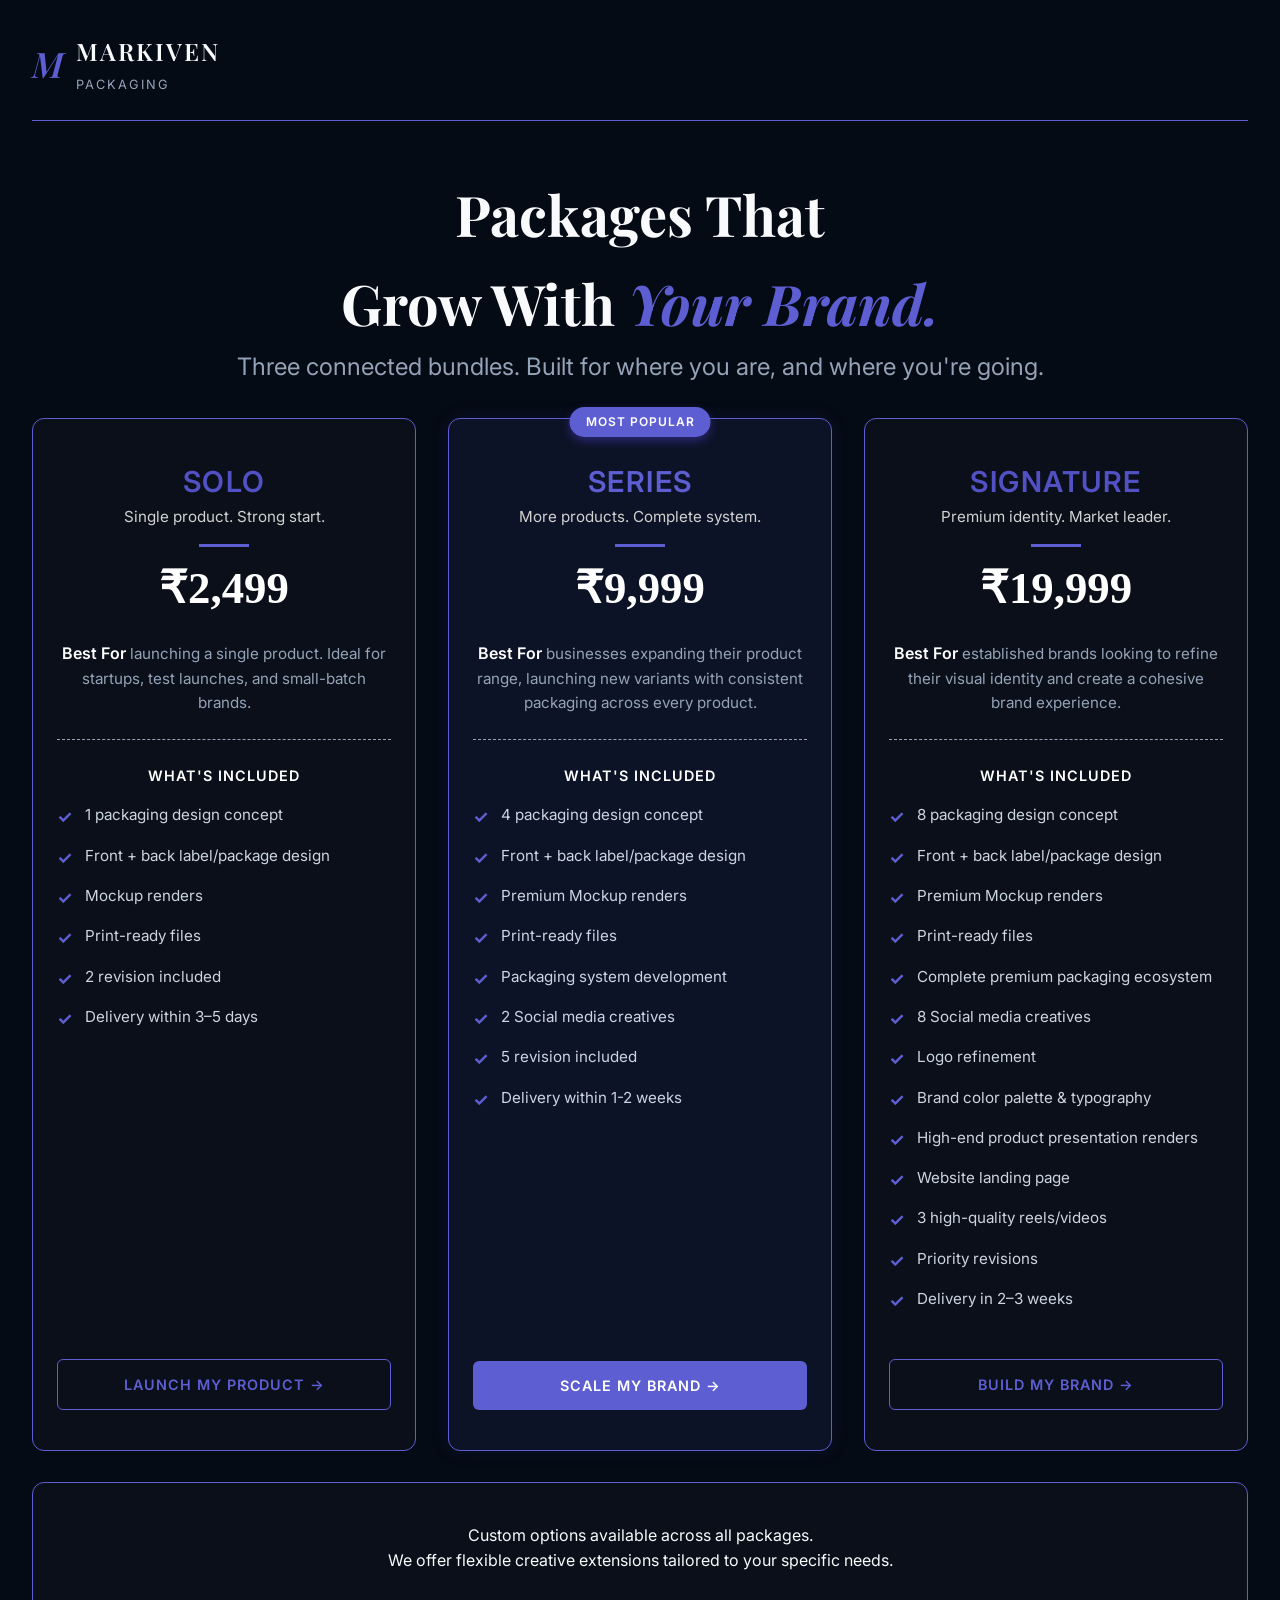
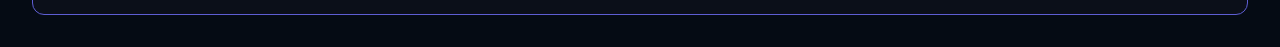
==== index.html @ 66242b19 "Update index.html" ====
<!DOCTYPE html>
<html lang="en">
<head>
    <meta charset="UTF-8">
    <meta name="viewport" content="width=device-width, initial-scale=1.0">
    <title>Markiven - Packaging Bundles</title>
    <link href="https://fonts.googleapis.com/css2?family=Inter:wght@300;400;600&family=Playfair+Display:ital,wght@0,600;1,600&display=swap" rel="stylesheet">
    <link rel="stylesheet" href="Style.css">
    <link rel="icon" type="image/png" href="favicon.png">
</head>
<body>
    <div class="container">
        <header>
            <div class="logo-icon">M</div>
            <div>
                <div class="logo-text">MARKIVEN</div>
                <div class="logo-sub">Packaging</div>
            </div>
        </header>

        <section class="hero">
            <h1>Packages That<br>Grow With <span>Your Brand.</span></h1>
            <p>Three connected bundles. Built for where you are, and where you're going.</p>
        </section>

        <section class="pricing-grid">
            <!-- Bundle 1 -->
            <div class="card">
                <div class="card-title">Solo</div>
                <div class="card-discription"> Single product. Strong start.</div>
                <div class="line"></div>
                <div class="price">₹2,499</div>
                <div class="purpose"><span>Best For</span> launching a single product. Ideal for startups, test launches, and small-batch brands.</div>
                <div class="features-title">What's Included</div>
                <ul class="features">
                        <li>1 packaging design concept</li>
                        <li>Front + back label/package design</li>
                        <li>Mockup renders</li>
                        <li>Print-ready files</li>
                        <li>2 revision included</li>
                        <li>Delivery within 3–5 days</li>
                </ul>
                <button class="btn btn-outline" onclick="handleBooking('Solo Pack')">Launch My Product &rarr;</button>
            </div>

            <!-- Bundle 2 -->
            <div class="card popular">
                <div class="badge">Most Popular</div>
                <div class="card-title">Series</div>
                <div class="card-discription"> More products. Complete system.</div>
                <div class="line"></div>
                <div class="price">₹9,999</div>
                <div class="purpose"><span>Best For</span> businesses expanding their product range, launching new variants with consistent packaging across every product.</div>
                <div class="features-title">What's Included</div>
                <ul class="features">
                        <li>4 packaging design concept</li>
                        <li>Front + back label/package design</li>
                        <li>Premium Mockup renders</li>
                        <li>Print-ready files</li>
                        <li>Packaging system development</li>
                        <li>2 Social media creatives</li>
                        <li>5 revision included</li>
                        <li>Delivery within 1-2 weeks</li>
                </ul>
                <button class="btn btn-primary" onclick="handleBooking('Series Pack')">Scale My Brand &rarr;</button>
            </div>

            <!-- Bundle 3 -->
            <div class="card">
                <div class="card-title">Signature</div>
                <div class="card-discription"> Premium identity. Market leader.</div>
                <div class="line"></div>
                <div class="price">₹19,999</div>
                <div class="purpose"><span>Best For</span> established brands looking to refine their visual identity and create a cohesive brand experience.</div>
                <div class="features-title">What's Included</div>
                <ul class="features">
                    <li>8 packaging design concept</li>
                    <li>Front + back label/package design</li>
                    <li>Premium Mockup renders</li>
                    <li>Print-ready files</li>
                    <li>Complete premium packaging ecosystem</li>
                    <li>8 Social media creatives</li>
                    <li>Logo refinement</li>
                    <li>Brand color palette & typography</li>
                    <li>High-end product presentation renders</li>
                    <li>Website landing page</li>
                    <li>3 high-quality reels/videos</li>
                    <li>Priority revisions</li>
                    <li>Delivery in 2–3 weeks</li>
                </ul>
                <button class="btn btn-outline" onclick="handleBooking('Signature Pack')">Build My Brand &rarr;</button>
            </div>
        </section> 
        <div>
            <section class="addon"> 
                <div class="card">
                    <div class="card-content">Custom options available across all packages.</div>
                    <div class="sub-text">We offer flexible creative extensions tailored to your specific needs.</div>
                </div>
            </section>
        </div>
    </div>

    <script src="button.js"></script>
</body>
</html>
---- Style.css ----
:root {
            --bg-main: #050b14;
            --bg-card: #0B0F19;
            --bg-popular: #0D1326;
            --accent: #5e5ed3;
            --accent-hover: #5151c4;
            --text-main: #F8FAFC;
            --text-muted: #94A3B8;
            --border: #5e5ed3;
        }
        
        * {
            box-sizing: border-box;
            margin: 0;
            padding: 0;
        }

        body {
            font-family: 'Inter', sans-serif;
            background-color: var(--bg-main);
            color: var(--text-main);
            line-height: 1.6;
            padding: 2rem;
            min-height: 100vh;
        }

        .container {
            max-width: 1440px;
            margin: 0 auto;
        }

        header {
            text-align: left;
            padding-bottom: 1.5rem;
            border-bottom: 1px solid var(--border);
            margin-bottom: 3rem;
            display: flex;
            align-items: center;
            gap: 0.75rem;
        }

        .logo-icon {
            color: var(--accent);
            font-size: 2.2rem;
            font-family: 'Playfair Display', serif;
            font-style: italic;
            font-weight: 600;
        }

        .logo-text {
            font-family: 'Playfair Display', serif;
            font-size: 1.5rem;
            font-weight: 600;
            letter-spacing: 2px;
            text-transform: uppercase;
        }
        
        .logo-sub {
            font-size: 0.8rem;
            color: var(--text-muted);
            letter-spacing: 2px;
            text-transform: uppercase;
            font-family: 'Inter', sans-serif;
            margin-top: 5px;
            display: block;
        }

        .hero {
            text-align: center;
            margin-bottom: 2rem;
        }

        .hero h1 {
            font-family: 'Playfair Display', serif;
            font-size: 3.5rem;
            margin-bottom: rem;
            color: var(--text-main);
        }

        .hero h1 span {
            color: var(--accent);
            font-style: italic;
        }

        .hero p {
            color: var(--text-muted);
            font-size: 1.5rem;
        }

        .pricing-grid {
            display: grid;
            grid-template-columns: repeat(3, 1fr); /* STRICTLY 3 columns on desktop */
            gap: 2rem;
            align-items: stretch;
        }

        .card {
            background-color: var(--bg-card);
            border: 1px solid var(--border);
            border-radius: 12px;
            padding: 2.5rem 1.5rem; /* slightly reduced padding so long prices fit comfortably */
            position: relative;
            transition: transform 0.3s ease, box-shadow 0.3s ease;
            display: flex;
            flex-direction: column;
        }

        .card:hover {
            transform: translateY(-8px);
            box-shadow: 0 15px 35px rgba(79, 70, 229, 0.15);
        }

        .card.popular {
            background-color: var(--bg-popular);
            border-color: var(--accent);
            box-shadow: 0 0 20px rgba(79, 70, 229, 0.1);
        }

        .badge {
            position: absolute;
            top: -12px;
            left: 50%;
            transform: translateX(-50%);
            background-color: var(--accent);
            color: white;
            padding: 5px 16px;
            border-radius: 20px;
            font-size: 0.75rem;
            font-weight: 600;
            text-transform: uppercase;
            letter-spacing: 1px;
            box-shadow: 0 4px 10px rgba(79, 70, 229, 0.4);
        }

        .card-title {
            text-align: center;
            color: var(--accent-hover);
            font-size: 1.8rem;
            text-transform: uppercase;
            letter-spacing: 1.5px;
            font-weight: 600;
            margin-bottom: -1px;
            
        }

        .card-discription {
            text-align: center;
            color: rgb(209, 209, 209);
            font-size: 0.95rem;
            margin-bottom: .2rem;
            padding-bottom: 0rem;
        }

        .line {
            width: 50px;
            height: 3px;
            background-color: var(--accent);
            margin: 0.75rem auto .4rem auto;
        }

        .card.popular .card-title {
            color: var(--accent);
        }

        .price {
            text-align: center;
            font-weight: 700;
            font-family: 'Times New Roman', Times, serif;
            font-size: 2.8rem; /* Scaled to ensure single line */
            margin-bottom: 1rem;
            color: white;
            white-space: nowrap; /* ENFORCES ONE SINGLE LINE */;
        }

        .purpose {
            text-align:center;
            color: var(--text-muted);
            font-size: 0.95rem;
            margin-bottom: 1.5rem;
            padding-bottom: 1.5rem;
            border-bottom: 1px solid var(--text-muted);
            border-bottom-style:dashed;
            min-height: 70px;
        }

        .purpose span {
            font-size: 16px;
            font-weight: 600;
            color: white;
        }

        .features {
            list-style: none;
            margin-bottom: 2rem;
            flex-grow: 1;
        }

        .features-title {
            text-align: center;
            font-size: .9rem;
            text-transform: uppercase;
            letter-spacing: 1px;
            margin-bottom: 1rem;
            font-weight: 600;
            color: white;
        }

        .features > li {
            position: relative;
            padding-left: 1.75rem;
            margin-bottom: 1rem;
            font-size: 0.95rem;
            color: #CBD5E1;
        }

        .features > li::before {
            content: '✓';
            position: absolute;
            left: 0;
            color: var(--accent);
            font-weight: bold;
            font-size: 1.1rem;
        }

        .features .sub-list {
            list-style: none;
            margin-top: 0.75rem;
            margin-bottom: 1.5rem;
        }
        
        .features .sub-list li {
            padding-left: 1.25rem;
            color: var(--text-muted);
            font-size: 0.9rem;
            margin-bottom: 0.5rem;
            position: relative;
        }
        
        .features .sub-list li::before {
            content: '-';
            position: absolute;
            left: 0;
            color: var(--text-muted);
        }

        .deliverable-note {
            font-weight: 600;
            margin-bottom: 0.75rem;
            color: white;
            font-size: 0.95rem;
        }

        .btn {
            display: block;
            width: 100%;
            text-align: center;
            padding: 1rem;
            border-radius: 6px;
            font-weight: 600;
            text-transform: uppercase;
            letter-spacing: 1px;
            cursor: pointer;
            border: none;
            transition: all 0.3s ease;
            font-family: 'Inter', sans-serif;
            font-size: 0.9rem;
        }

        .btn-outline {
            background: transparent;
            border: 1px solid var(--accent);
            color: var(--accent);
        }

        .btn-outline:hover {
            background: rgba(79, 70, 229, 0.1);
            color: white;
            border-color: var(--accent-hover);
        }

        .btn-primary {
            background: var(--accent);
            color: white;
        }

        .btn-primary:hover {
            background: var(--accent-hover);
            transform: translateY(-2px);
            box-shadow: 0 5px 15px rgba(79, 70, 229, 0.3);
        }

        .addon {
            margin-top: 1.9rem;
            text-align-last: center;
        }

        @media (max-width: 1024px) {
            .pricing-grid {
                grid-template-columns: 1fr; /* Stack into 1 column on mobile/tablets */
                max-width: 500px;
                margin: 0 auto;
            }
            .purpose {
                min-height: auto;
            }
            .price {
                font-size: 2.2rem; /* Keep scale appropriate for stacked mobile */
                white-space: nowrap; /* Ensures single line still */
            }
        }
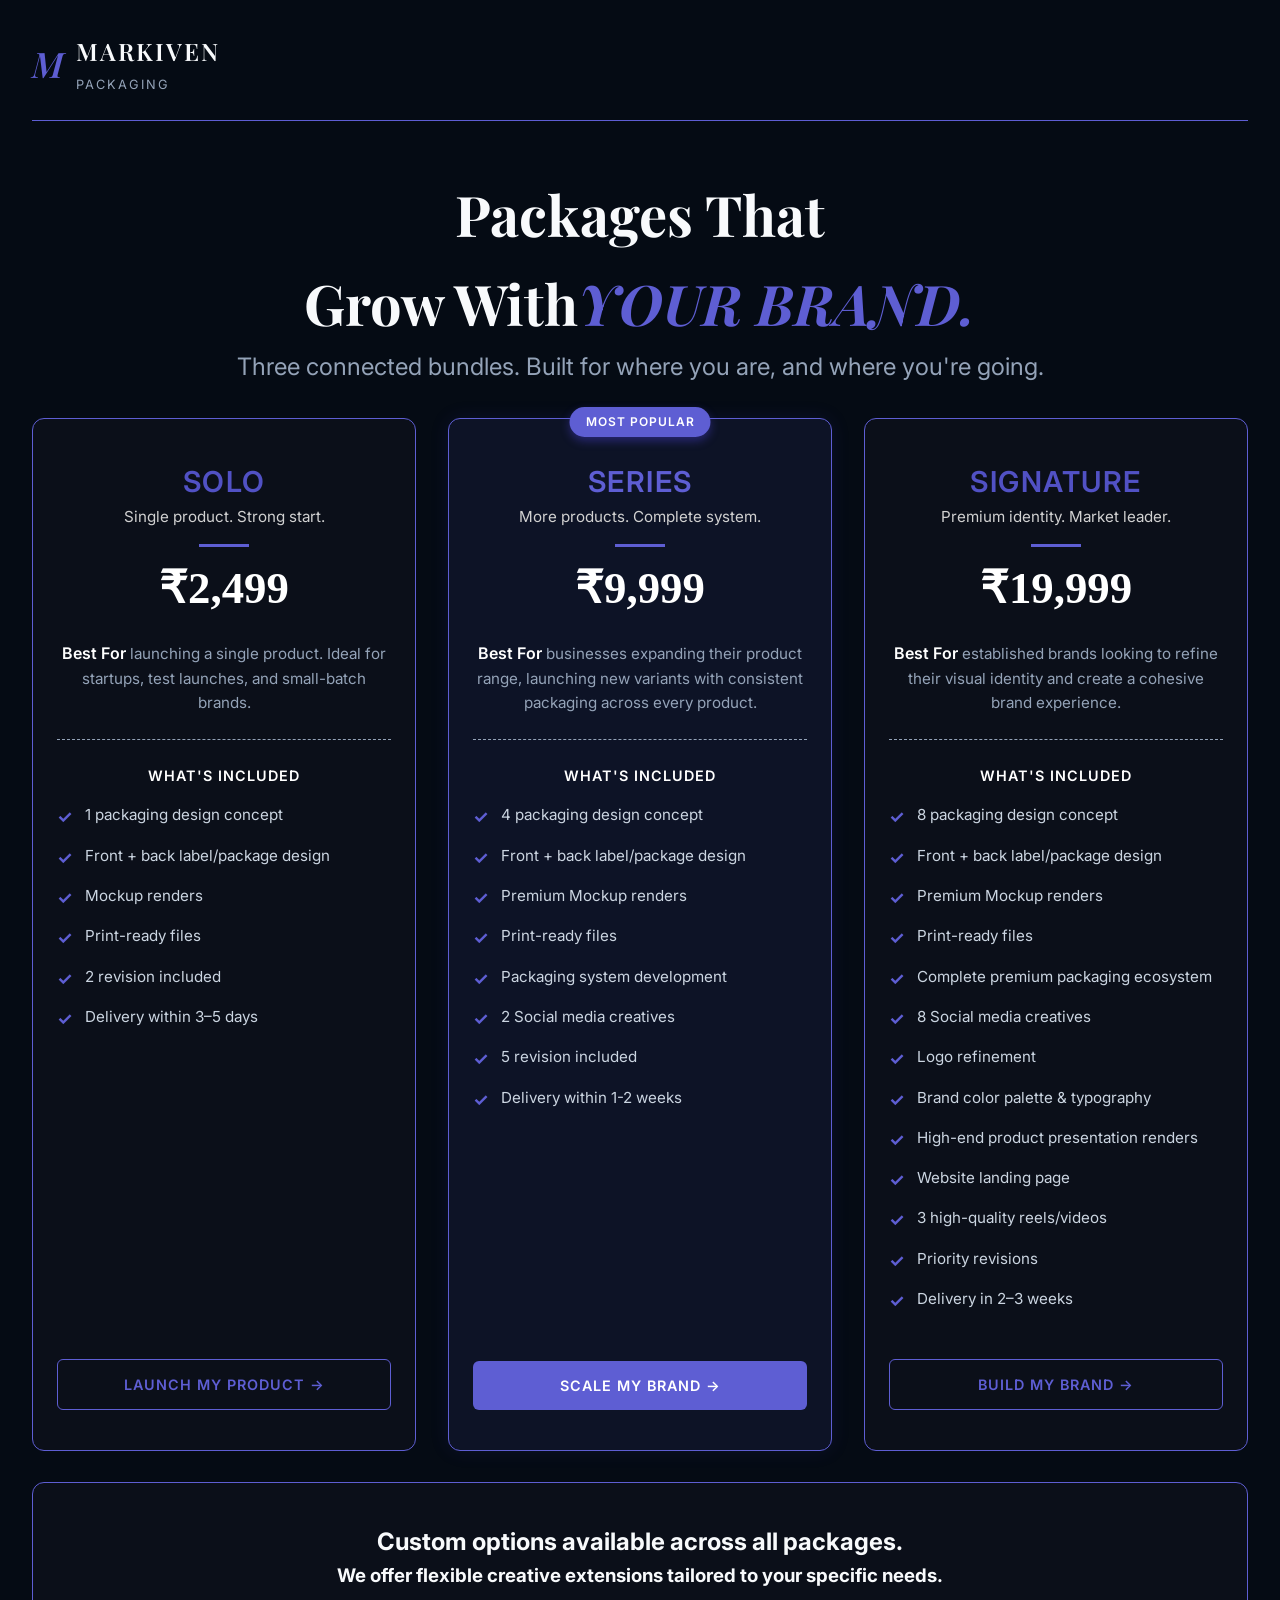
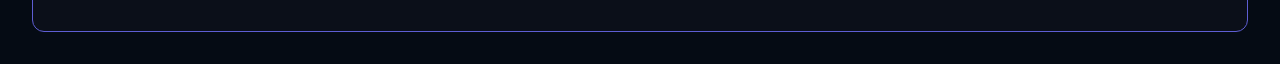
==== commit de987ce4: "Update index.html" ====
--- a/index.html
+++ b/index.html
@@ -7,7 +7,7 @@
     <title>Markiven - Packaging Bundles</title>
     <link href="https://fonts.googleapis.com/css2?family=Inter:wght@300;400;600&family=Playfair+Display:ital,wght@0,600;1,600&display=swap" rel="stylesheet">
     <link rel="stylesheet" href="Style.css">
-    <link rel="icon" type="image/png" href="favicon.png">
+    <link rel="icon" type="image/x-icon" href="/favicon.ico">
 </head>
 <body>
     <div class="container">
@@ -20,7 +20,7 @@
         </header>
 
         <section class="hero">
-            <h1>Packages That<br>Grow With <span>Your Brand.</span></h1>
+            <h1>Packages That<br>Grow With<span>YOUR BRAND.</span></h1>
             <p>Three connected bundles. Built for where you are, and where you're going.</p>
         </section>
 
@@ -95,8 +95,8 @@
         <div>
             <section class="addon"> 
                 <div class="card">
-                    <div class="card-content">Custom options available across all packages.</div>
-                    <div class="sub-text">We offer flexible creative extensions tailored to your specific needs.</div>
+                    <h1 class="card-content">Custom options available across all packages.</h1>
+                    <h3 class="sub-text">We offer flexible creative extensions tailored to your specific needs.</h3>
                 </div>
             </section>
         </div>
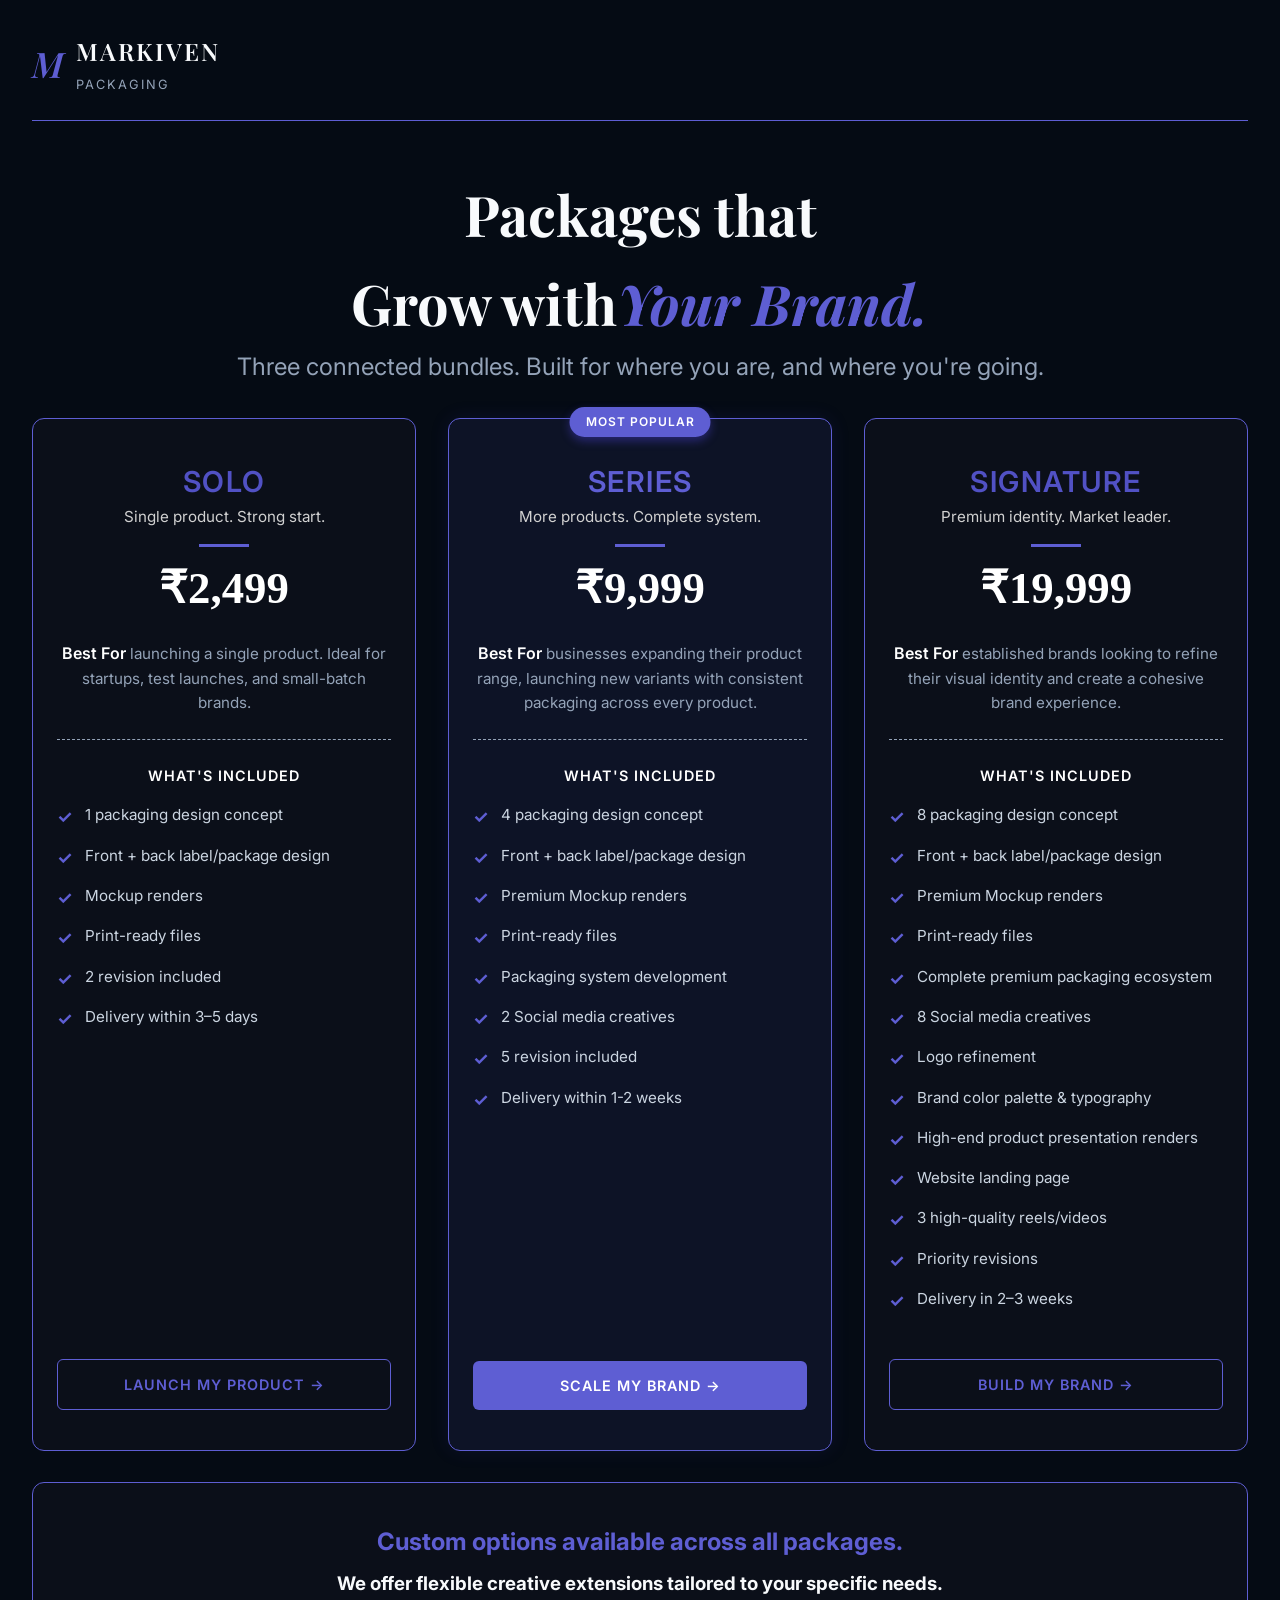
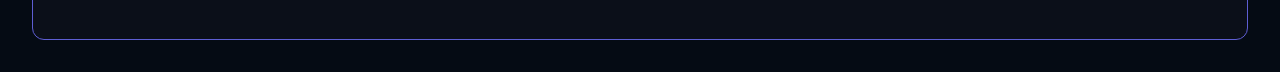
==== commit 5de5230b: "Update index.html" ====
--- a/index.html
+++ b/index.html
@@ -20,7 +20,7 @@
         </header>
 
         <section class="hero">
-            <h1>Packages That<br>Grow With<span>YOUR BRAND.</span></h1>
+            <h1>Packages that<br>Grow with<span>Your Brand.</span></h1>
             <p>Three connected bundles. Built for where you are, and where you're going.</p>
         </section>
 
--- a/Style.css
+++ b/Style.css
@@ -292,6 +292,11 @@
         .addon {
             margin-top: 1.9rem;
             text-align-last: center;
+        }
+
+        .addon .card-content {
+            color: #5e5ed3;
+            margin-bottom: 0.5rem;
         }
 
         @media (max-width: 1024px) {
@@ -307,4 +312,4 @@
                 font-size: 2.2rem; /* Keep scale appropriate for stacked mobile */
                 white-space: nowrap; /* Ensures single line still */
             }
-        }+        }
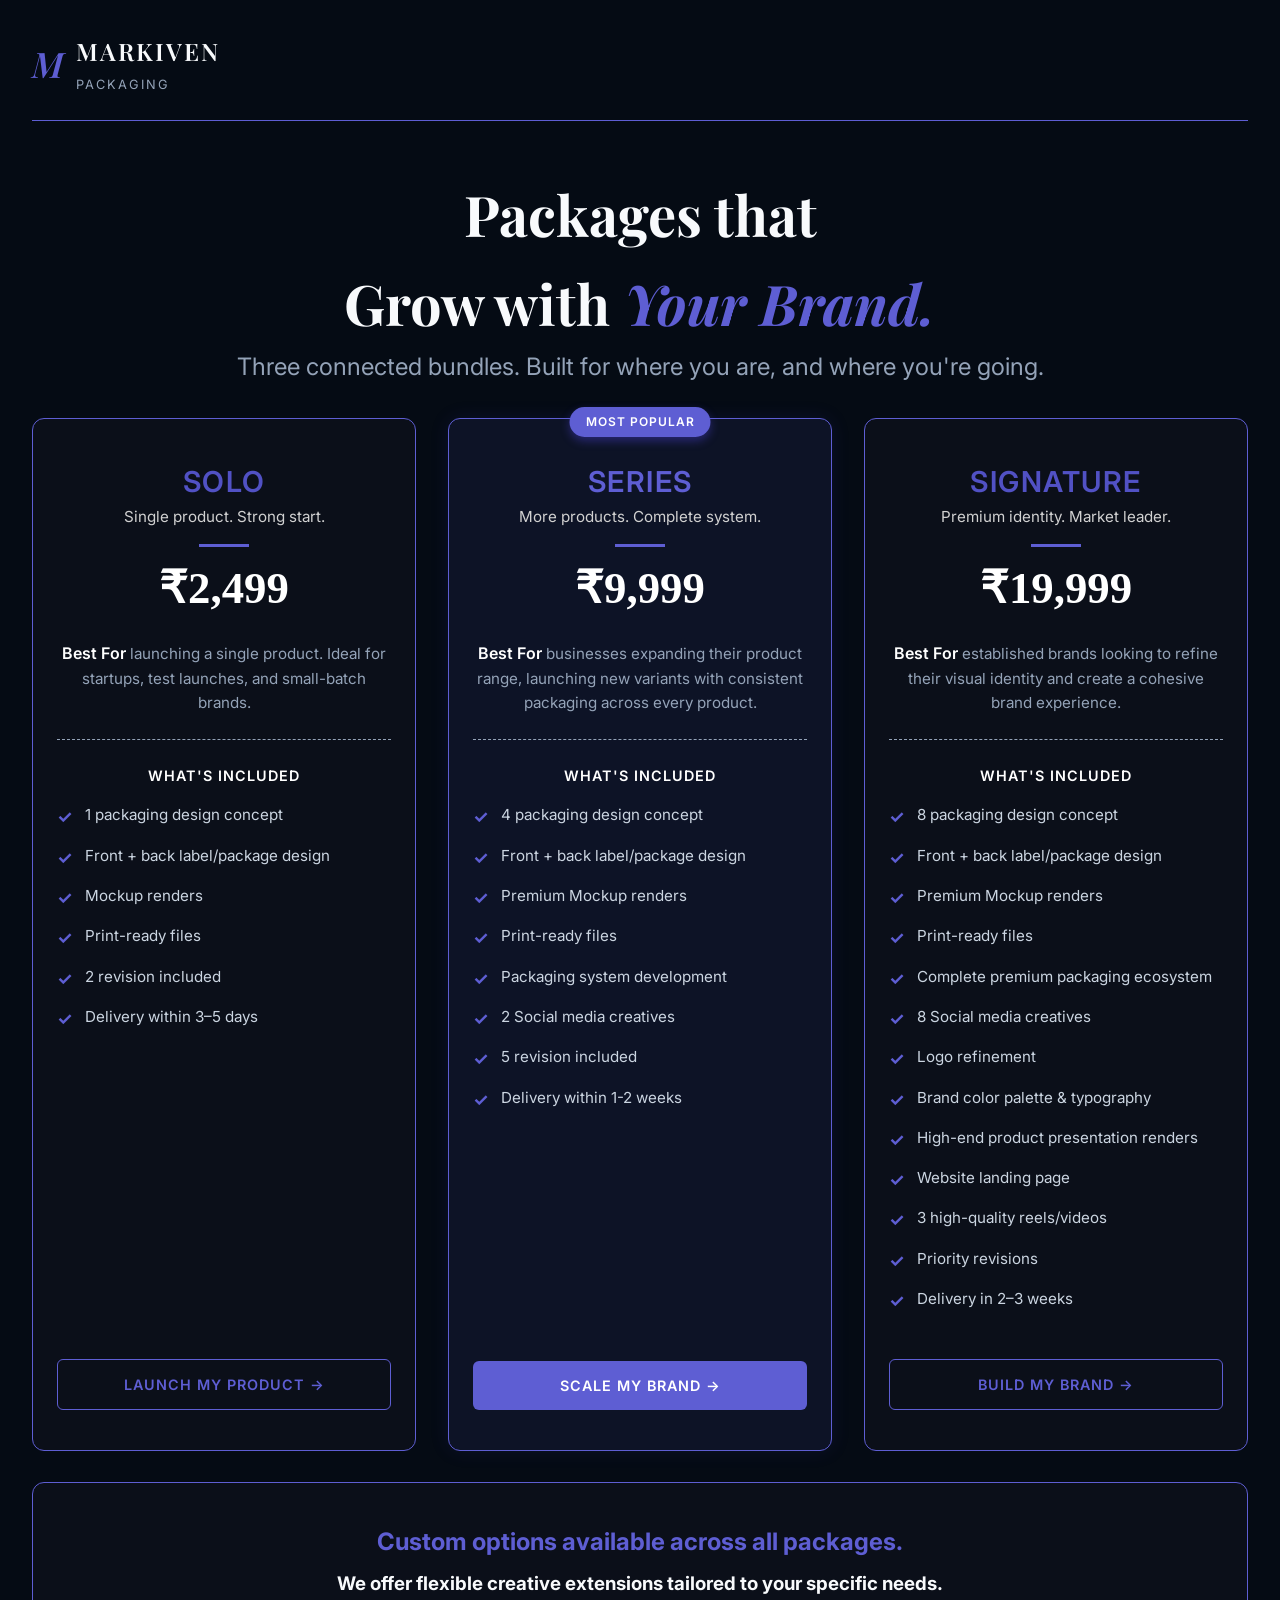
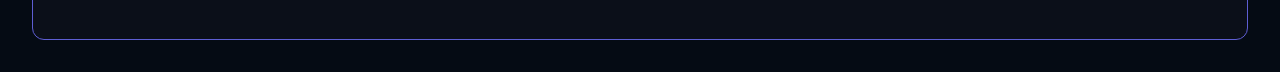
==== commit 3d1e8b08: "Update index.html" ====
--- a/index.html
+++ b/index.html
@@ -20,7 +20,7 @@
         </header>
 
         <section class="hero">
-            <h1>Packages that<br>Grow with<span>Your Brand.</span></h1>
+            <h1>Packages that<br>Grow with<span> Your Brand.</span></h1>
             <p>Three connected bundles. Built for where you are, and where you're going.</p>
         </section>
 
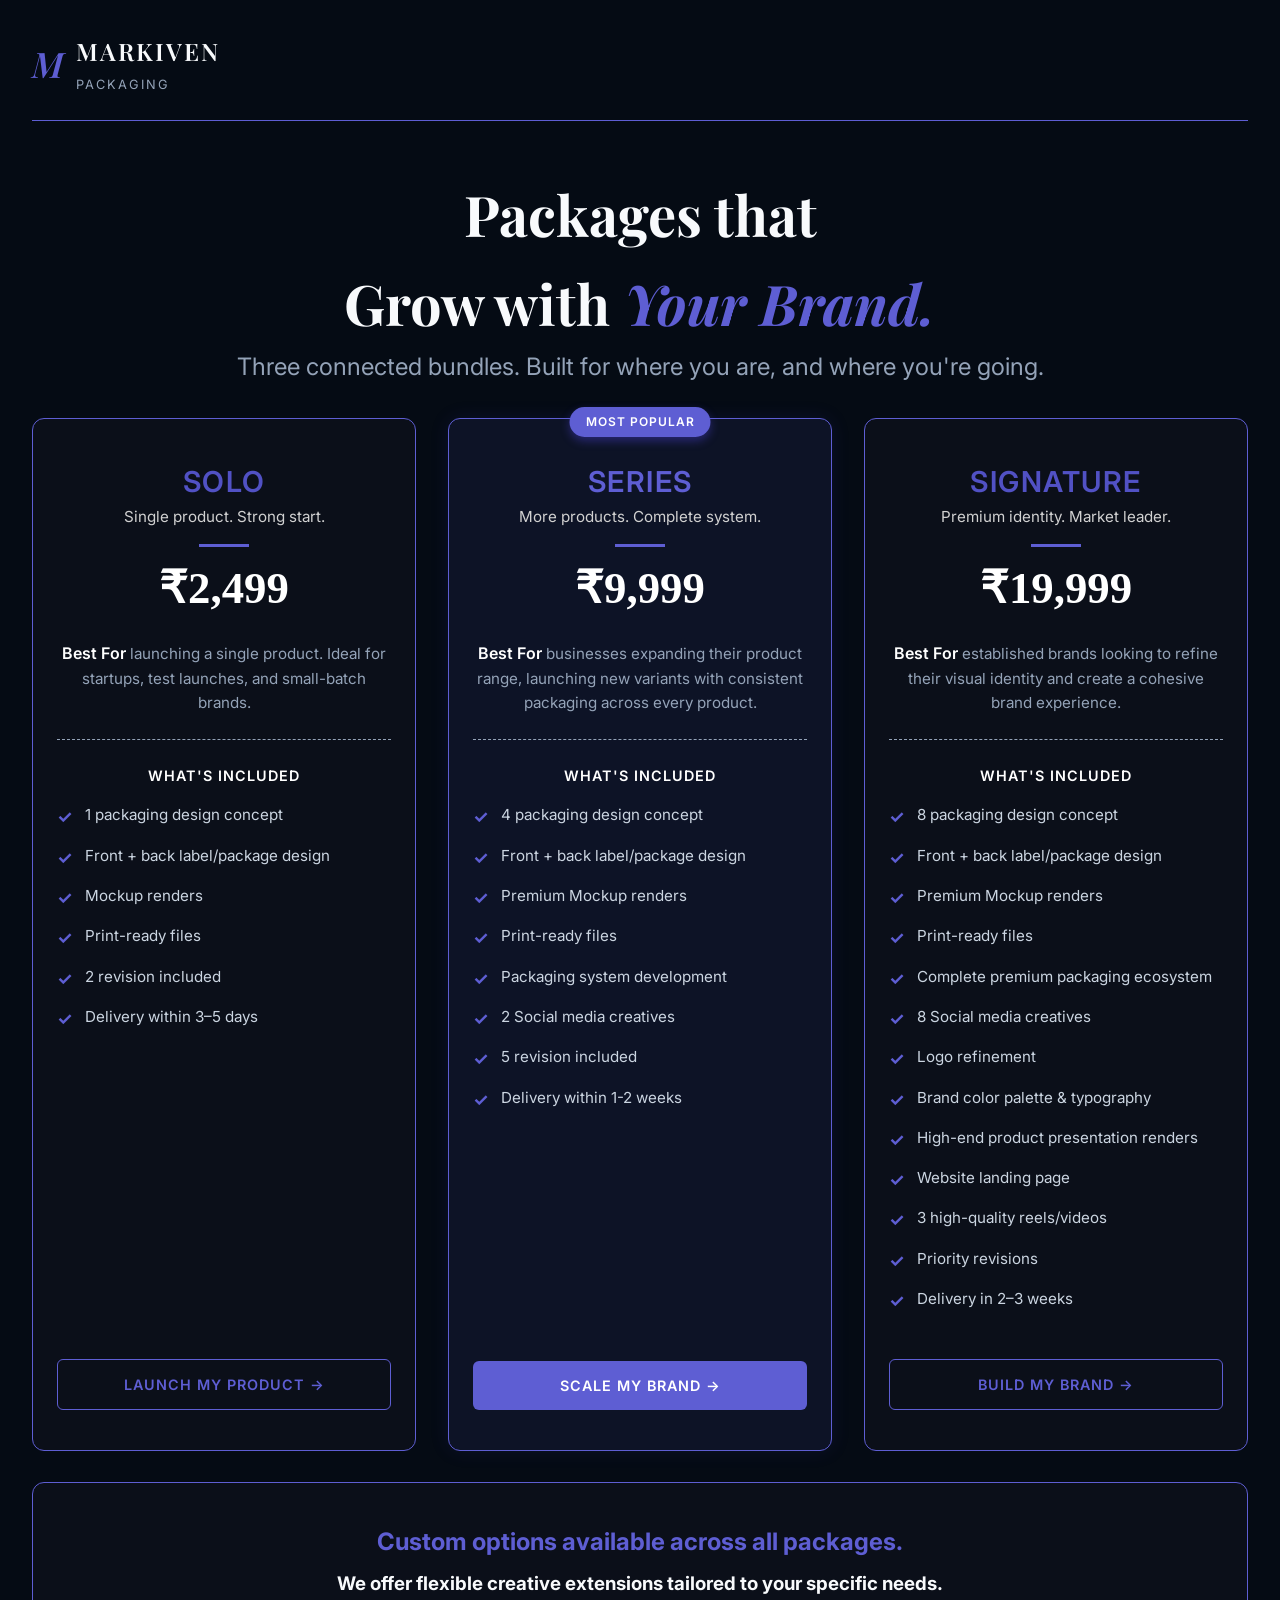
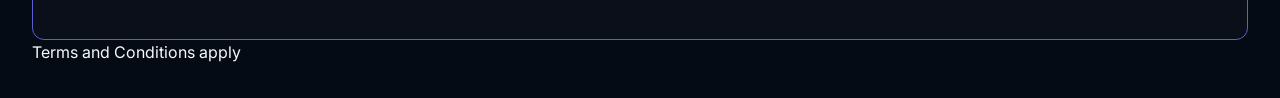
==== commit 78f5512c: "Update index.html" ====
--- a/index.html
+++ b/index.html
@@ -100,7 +100,9 @@
                 </div>
             </section>
         </div>
-    </div>
+            <div class="Terms-and-Conditions">
+                <div>Terms and Conditions apply</div>
+            </div>
 
     <script src="button.js"></script>
 </body>
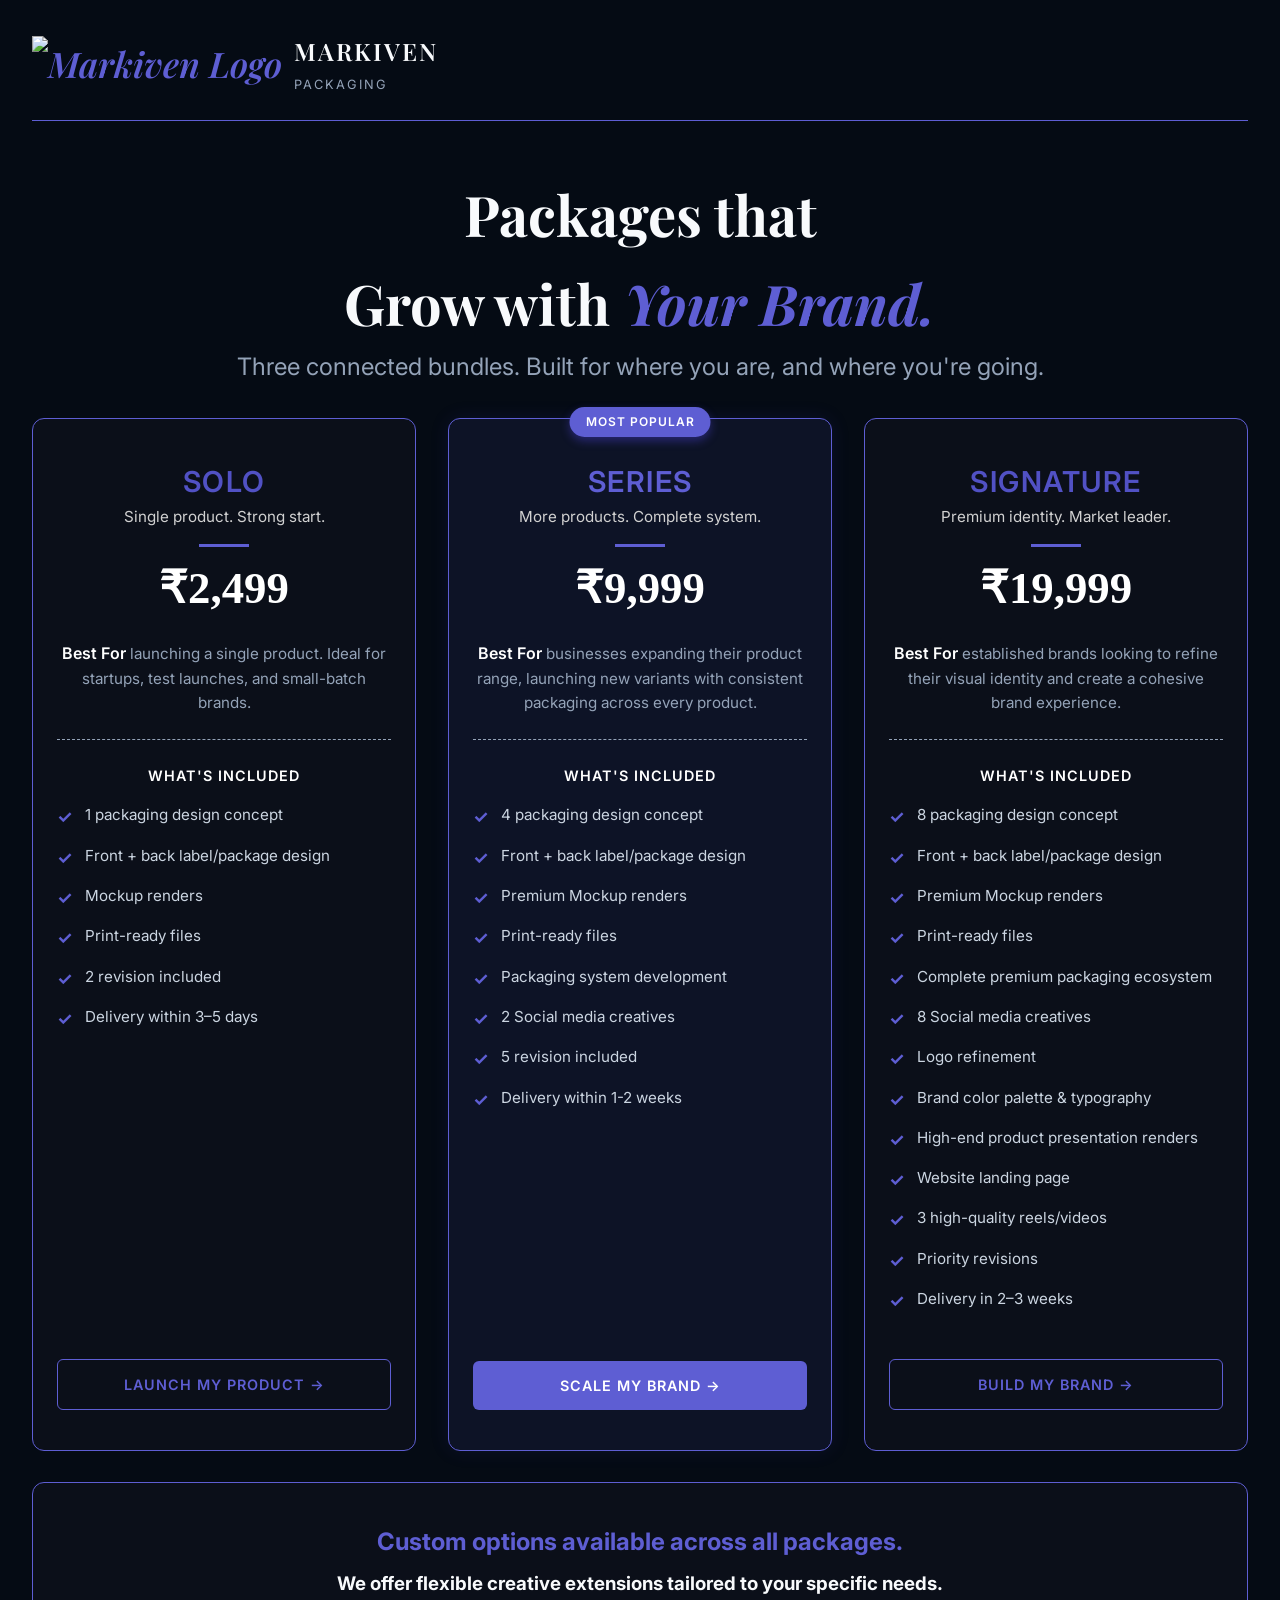
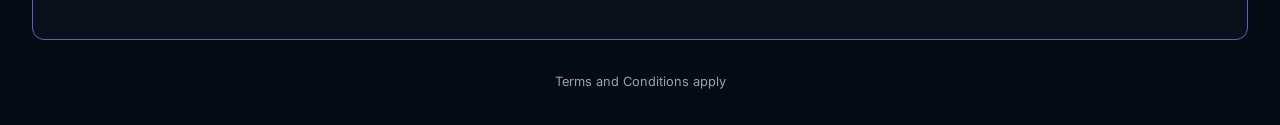
==== commit f92ad3ca: "Update index.html" ====
--- a/index.html
+++ b/index.html
@@ -7,12 +7,12 @@
     <title>Markiven - Packaging Bundles</title>
     <link href="https://fonts.googleapis.com/css2?family=Inter:wght@300;400;600&family=Playfair+Display:ital,wght@0,600;1,600&display=swap" rel="stylesheet">
     <link rel="stylesheet" href="Style.css">
-    <link rel="icon" type="image/x-icon" href="/favicon.ico">
+    <link rel="icon" type="image/x-icon" href="/Images/favicon.ico">
 </head>
 <body>
     <div class="container">
         <header>
-            <div class="logo-icon">M</div>
+            <div class="logo-icon"><img src="/Images/MARKIVEN-002.png" alt="Markiven Logo"></div>
             <div>
                 <div class="logo-text">MARKIVEN</div>
                 <div class="logo-sub">Packaging</div>
--- a/Style.css
+++ b/Style.css
@@ -297,6 +297,13 @@
         .addon .card-content {
             color: #5e5ed3;
             margin-bottom: 0.5rem;
+        }
+
+        .Terms-and-Conditions {
+            text-align: center;
+            margin-top: 2rem;
+            font-size: 0.8rem;
+            color: var(--text-muted);
         }
 
         @media (max-width: 1024px) {
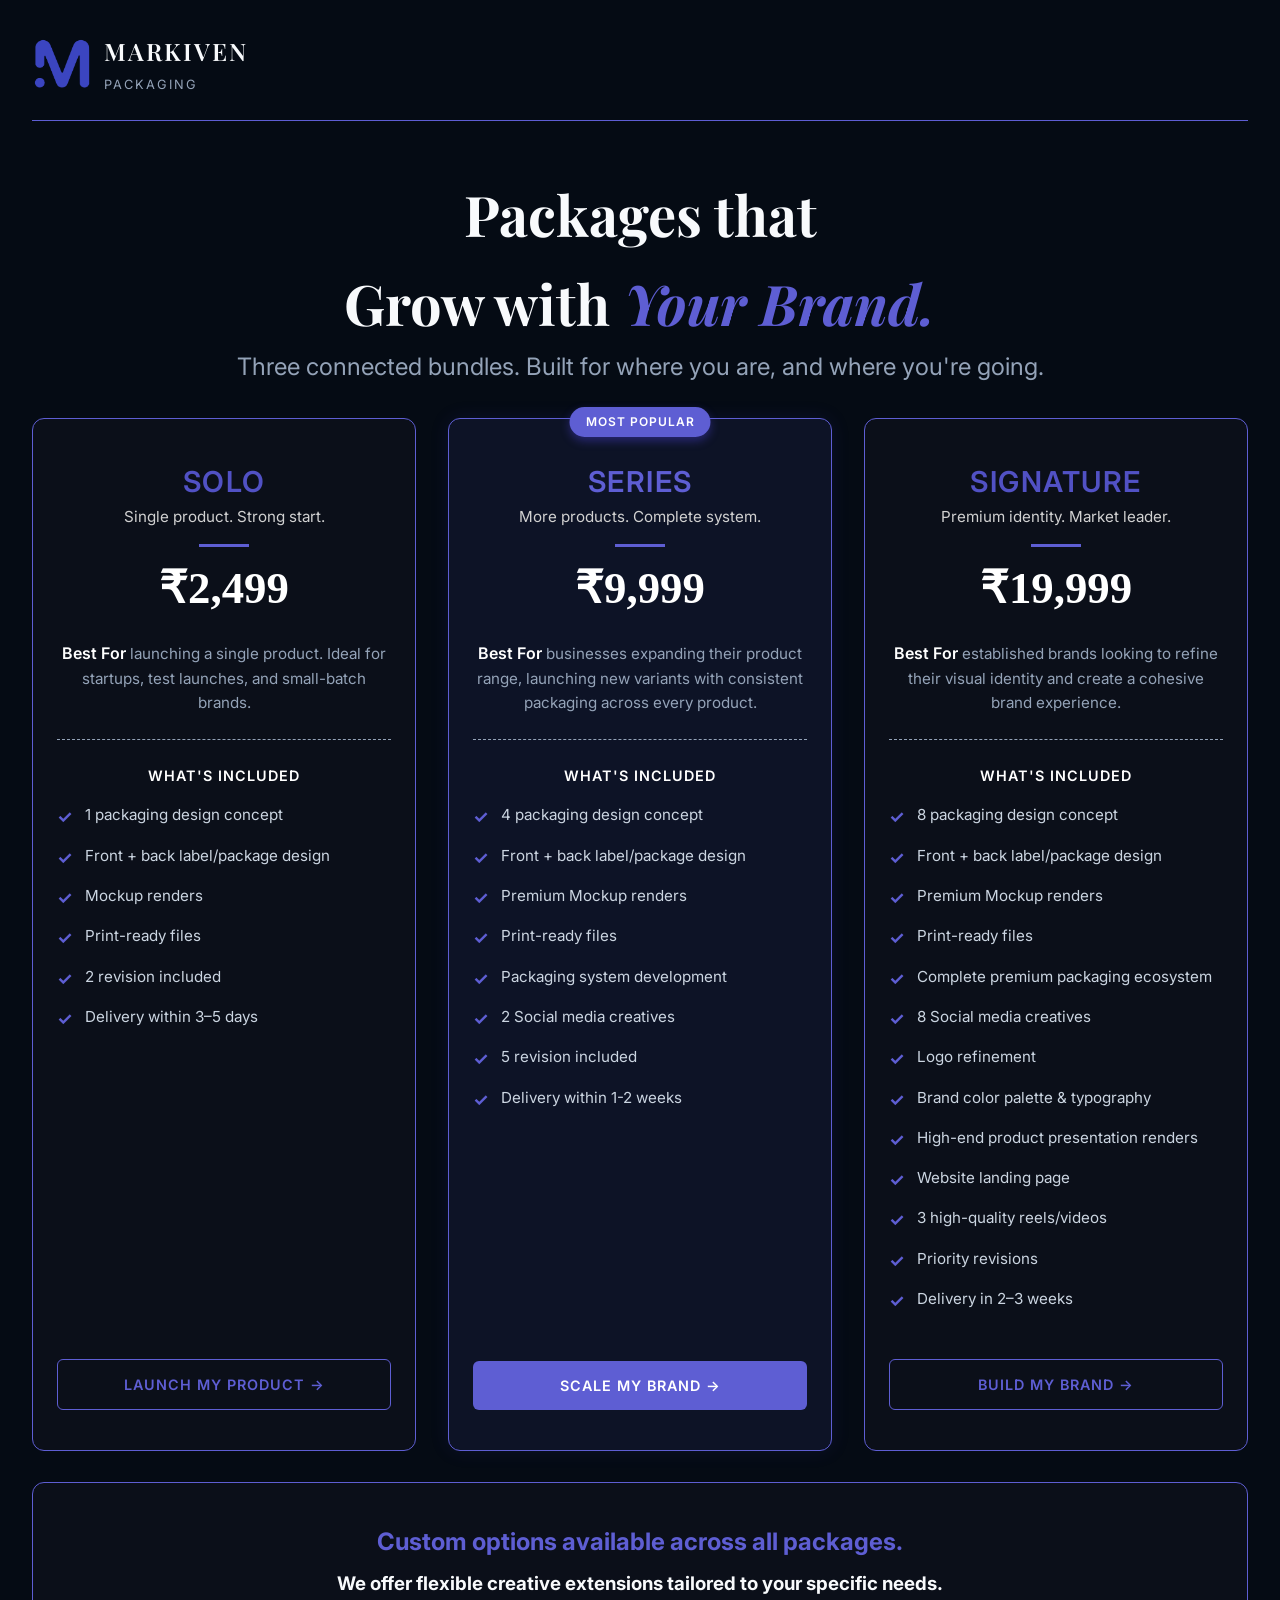
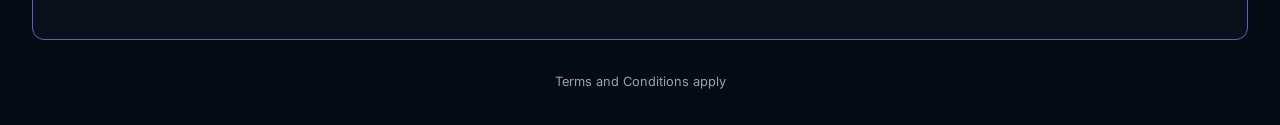
==== commit 9e62839c: "Update index.html" ====
--- a/index.html
+++ b/index.html
@@ -7,7 +7,8 @@
     <title>Markiven - Packaging Bundles</title>
     <link href="https://fonts.googleapis.com/css2?family=Inter:wght@300;400;600&family=Playfair+Display:ital,wght@0,600;1,600&display=swap" rel="stylesheet">
     <link rel="stylesheet" href="Style.css">
-    <link rel="icon" type="image/x-icon" href="/Images/favicon.ico">
+    <link rel="icon" type="image/x-icon" href="/Images/favicon-light.ico" media="(prefers-color-scheme: light)">
+    <link rel="icon" type="image/x-icon" href="/Images/favicon-dark.ico" media="(prefers-color-scheme: dark)">
 </head>
 <body>
     <div class="container">
--- a/Style.css
+++ b/Style.css
@@ -39,12 +39,10 @@
             gap: 0.75rem;
         }
 
-        .logo-icon {
-            color: var(--accent);
-            font-size: 2.2rem;
-            font-family: 'Playfair Display', serif;
-            font-style: italic;
-            font-weight: 600;
+        .logo-icon img {
+                display: block;
+            width: 60px;
+            height: 60px;
         }
 
         .logo-text {
